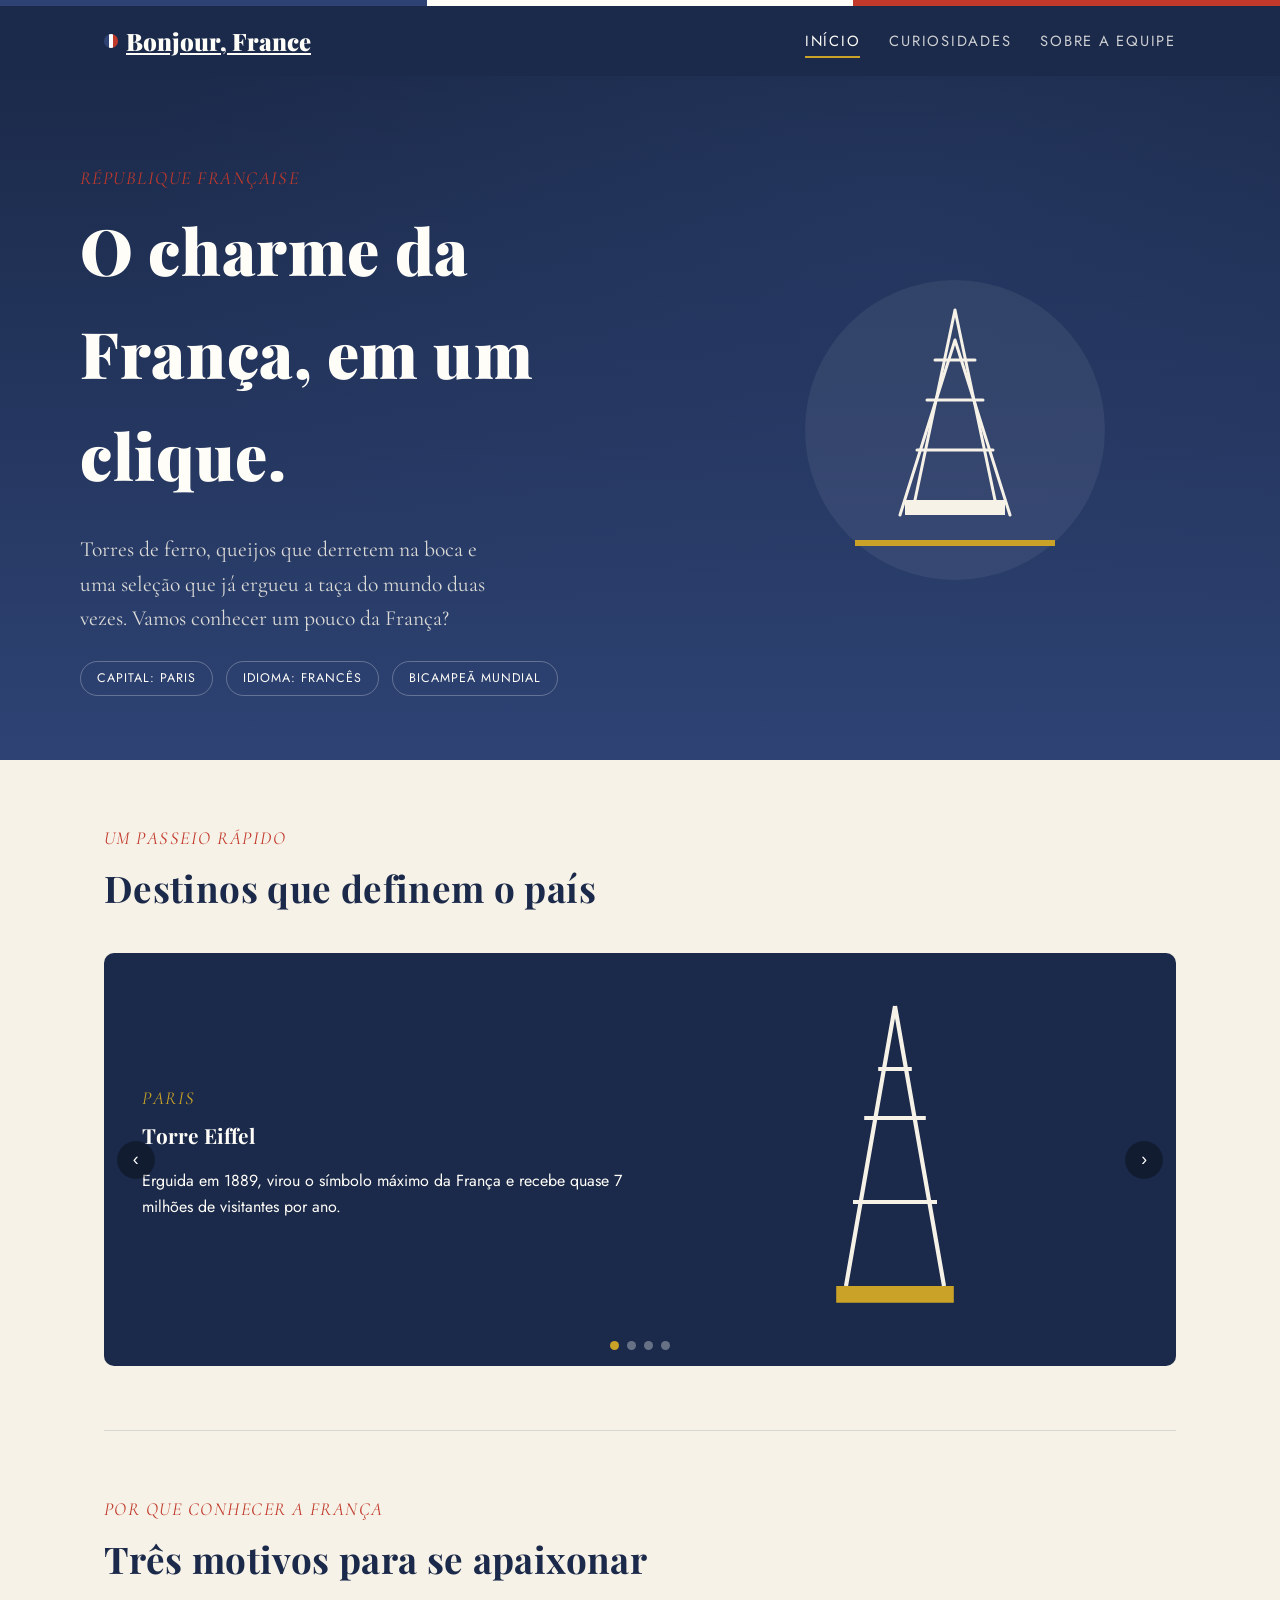
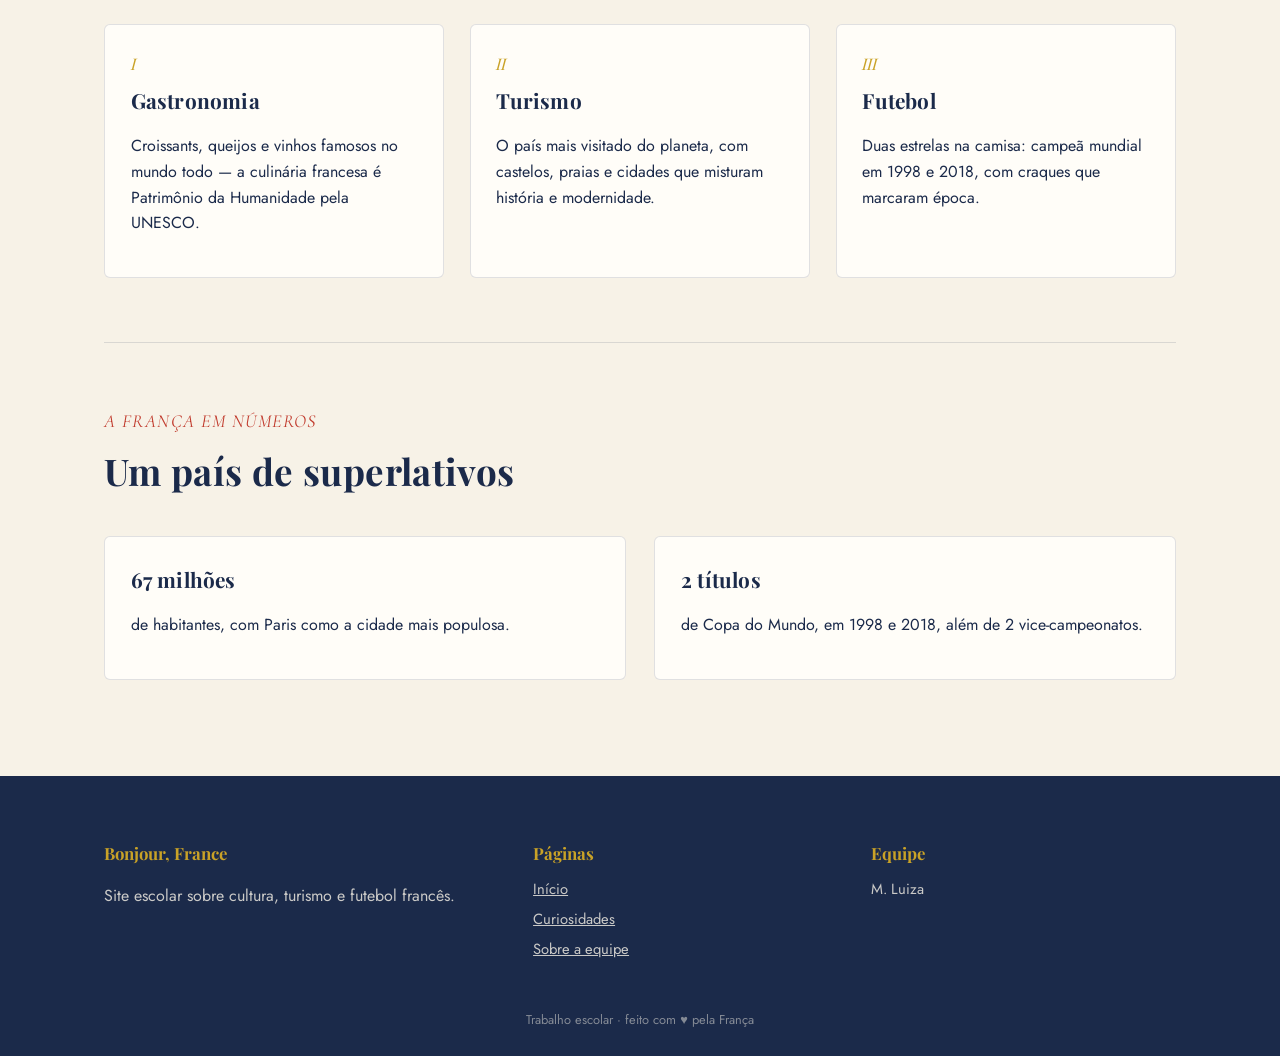
==== index.html @ d0566651 "Add files via upload" ====
<!DOCTYPE html>
<html lang="pt-BR">
<head>
<meta charset="UTF-8">
<meta name="viewport" content="width=device-width, initial-scale=1.0">
<title>Bonjour France | Início</title>
<link rel="stylesheet" href="style.css">
</head>
<body>

<div class="tricolore"><span class="b"></span><span class="w"></span><span class="r"></span></div>

<header class="site-header">
  <div class="header-inner">
    <a href="index.html" class="brand"><span class="flag-dot"></span> Bonjour, France</a>
    <button class="nav-toggle" aria-label="Abrir menu">☰</button>
    <nav class="main-nav">
      <ul>
        <li><a href="index.html" class="active">Início</a></li>
        <li><a href="curiosidades.html">Curiosidades</a></li>
        <li><a href="sobre.html">Sobre a equipe</a></li>
      </ul>
    </nav>
  </div>
</header>

<section class="hero">
  <div class="hero-inner">
    <div>
      <span class="eyebrow">République Française</span>
      <h1>O charme da<br>França, em um clique.</h1>
      <p class="lead">Torres de ferro, queijos que derretem na boca e uma seleção que já ergueu a taça do mundo duas vezes. Vamos conhecer um pouco da França?</p>
      <div class="badges">
        <span class="badge">Capital: Paris</span>
        <span class="badge">Idioma: Francês</span>
        <span class="badge">Bicampeã mundial</span>
      </div>
    </div>
    <div class="hero-art">
      <svg width="320" height="320" viewBox="0 0 320 320" xmlns="http://www.w3.org/2000/svg">
        <circle cx="160" cy="160" r="150" fill="#ffffff10"/>
        <g stroke="#F7F2E7" stroke-width="3" fill="none" stroke-linejoin="round" stroke-linecap="round">
          <path d="M160 40 L120 230 M160 40 L200 230"/>
          <path d="M132 130 L188 130"/>
          <path d="M122 180 L198 180"/>
          <path d="M110 230 L210 230 L210 245 L110 245 Z" fill="#F7F2E7" stroke="none"/>
          <path d="M140 90 L180 90"/>
          <path d="M105 245 L160 70 L215 245" />
        </g>
        <rect x="60" y="270" width="200" height="6" fill="#C9A227"/>
      </svg>
    </div>
  </div>
</section>

<main>

  <section class="section" id="destinos">
    <div class="section-head">
      <span class="eyebrow">Um passeio rápido</span>
      <h2>Destinos que definem o país</h2>
    </div>

    <div class="carousel">
      <button class="carousel-arrow prev" aria-label="Anterior">‹</button>
      <button class="carousel-arrow next" aria-label="Próximo">›</button>
      <div class="carousel-track">

        <div class="slide">
          <div class="slide-text">
            <span class="eyebrow">Paris</span>
            <h3>Torre Eiffel</h3>
            <p>Erguida em 1889, virou o símbolo máximo da França e recebe quase 7 milhões de visitantes por ano.</p>
          </div>
          <div class="art">
            <svg viewBox="0 0 200 240" xmlns="http://www.w3.org/2000/svg">
              <g stroke="#F7F2E7" stroke-width="3" fill="none" stroke-linejoin="round">
                <path d="M100 10 L65 210 M100 10 L135 210"/>
                <path d="M78 90 L122 90"/>
                <path d="M70 150 L130 150"/>
                <path d="M58 210 L142 210 L142 222 L58 222 Z" fill="#C9A227" stroke="none"/>
                <path d="M88 55 L112 55"/>
              </g>
            </svg>
          </div>
        </div>

        <div class="slide">
          <div class="slide-text">
            <span class="eyebrow">Paris</span>
            <h3>Museu do Louvre</h3>
            <p>A famosa pirâmide de vidro guarda a entrada do maior museu de arte do mundo, lar da Mona Lisa.</p>
          </div>
          <div class="art">
            <svg viewBox="0 0 200 160" xmlns="http://www.w3.org/2000/svg">
              <polygon points="100,30 170,140 30,140" fill="none" stroke="#F7F2E7" stroke-width="3"/>
              <polygon points="100,30 100,140" fill="none" stroke="#F7F2E7" stroke-width="2"/>
              <polygon points="65,85 135,85" fill="none" stroke="#F7F2E7" stroke-width="2"/>
              <rect x="20" y="140" width="160" height="8" fill="#C9A227"/>
            </svg>
          </div>
        </div>

        <div class="slide">
          <div class="slide-text">
            <span class="eyebrow">Normandia</span>
            <h3>Mont Saint-Michel</h3>
            <p>Uma ilha-abadia medieval cercada pelo mar, considerada uma das paisagens mais incríveis da Europa.</p>
          </div>
          <div class="art">
            <svg viewBox="0 0 200 160" xmlns="http://www.w3.org/2000/svg">
              <path d="M30 140 Q100 120 170 140 L170 150 L30 150 Z" fill="#2E4374"/>
              <path d="M70 140 L100 60 L130 140 Z" fill="none" stroke="#F7F2E7" stroke-width="3"/>
              <path d="M95 60 L100 40 L105 60" fill="none" stroke="#C9A227" stroke-width="2"/>
              <path d="M80 140 L100 95 L120 140" fill="none" stroke="#F7F2E7" stroke-width="2"/>
            </svg>
          </div>
        </div>

        <div class="slide">
          <div class="slide-text">
            <span class="eyebrow">Île-de-France</span>
            <h3>Palácio de Versalhes</h3>
            <p>Antiga residência real com jardins gigantescos e a deslumbrante Galeria dos Espelhos.</p>
          </div>
          <div class="art">
            <svg viewBox="0 0 200 160" xmlns="http://www.w3.org/2000/svg">
              <rect x="40" y="80" width="120" height="60" fill="none" stroke="#F7F2E7" stroke-width="3"/>
              <rect x="55" y="95" width="14" height="30" fill="none" stroke="#F7F2E7" stroke-width="2"/>
              <rect x="93" y="95" width="14" height="30" fill="none" stroke="#F7F2E7" stroke-width="2"/>
              <rect x="131" y="95" width="14" height="30" fill="none" stroke="#F7F2E7" stroke-width="2"/>
              <polygon points="40,80 100,55 160,80" fill="none" stroke="#C9A227" stroke-width="3"/>
            </svg>
          </div>
        </div>

      </div>
      <div class="carousel-controls"></div>
    </div>
  </section>

  <section class="section" id="visao">
    <div class="section-head">
      <span class="eyebrow">Por que conhecer a França</span>
      <h2>Três motivos para se apaixonar</h2>
    </div>
    <div class="grid-3">
      <div class="card">
        <span class="num">I</span>
        <h3>Gastronomia</h3>
        <p>Croissants, queijos e vinhos famosos no mundo todo — a culinária francesa é Patrimônio da Humanidade pela UNESCO.</p>
      </div>
      <div class="card">
        <span class="num">II</span>
        <h3>Turismo</h3>
        <p>O país mais visitado do planeta, com castelos, praias e cidades que misturam história e modernidade.</p>
      </div>
      <div class="card">
        <span class="num">III</span>
        <h3>Futebol</h3>
        <p>Duas estrelas na camisa: campeã mundial em 1998 e 2018, com craques que marcaram época.</p>
      </div>
    </div>
  </section>

  <section class="section" id="numeros">
    <div class="section-head">
      <span class="eyebrow">A França em números</span>
      <h2>Um país de superlativos</h2>
    </div>
    <div class="grid-2">
      <div class="card">
        <h3>67 milhões</h3>
        <p>de habitantes, com Paris como a cidade mais populosa.</p>
      </div>
      <div class="card">
        <h3>2 títulos</h3>
        <p>de Copa do Mundo, em 1998 e 2018, além de 2 vice-campeonatos.</p>
      </div>
    </div>
  </section>

</main>

<footer class="site-footer">
  <div class="footer-inner">
    <div>
      <h4>Bonjour, France</h4>
      <p>Site escolar sobre cultura, turismo e futebol francês.</p>
    </div>
    <div>
      <h4>Páginas</h4>
      <ul>
        <li><a href="index.html">Início</a></li>
        <li><a href="curiosidades.html">Curiosidades</a></li>
        <li><a href="sobre.html">Sobre a equipe</a></li>
      </ul>
    </div>
    <div>
      <h4>Equipe</h4>
      <ul><li>M. Luiza</li></ul>
    </div>
  </div>
  <div class="footer-bottom">Trabalho escolar · feito com ♥ pela França</div>
</footer>

<script src="script.js"></script>
</body>
</html>
---- style.css ----
@import url('https://fonts.googleapis.com/css2?family=Playfair+Display:ital,wght@0,500;0,700;0,900;1,500&family=Cormorant+Garamond:ital,wght@0,400;0,600;1,500&family=Jost:wght@300;400;500;600&display=swap');

:root{
  --cream:#F7F2E7;
  --paper:#FFFDF8;
  --ink:#1B2A4A;
  --bleu:#2E4374;
  --rouge:#C0392B;
  --or:#C9A227;
  --line:#1B2A4A22;
  --maxw:1120px;
}

*{box-sizing:border-box;}
html{scroll-behavior:smooth;}
body{
  margin:0;
  background:var(--cream);
  color:var(--ink);
  font-family:'Jost', sans-serif;
  font-weight:400;
  line-height:1.6;
}

h1,h2,h3,.display{
  font-family:'Playfair Display', serif;
  margin:0 0 .4em;
  letter-spacing:.01em;
}

h1{font-size:clamp(2.4rem,5vw,4rem); font-weight:900;}
h2{font-size:clamp(1.6rem,3vw,2.3rem); font-weight:700;}
h3{font-size:1.3rem; font-weight:700;}

.eyebrow{
  font-family:'Cormorant Garamond', serif;
  font-style:italic;
  font-size:1.15rem;
  color:var(--rouge);
  letter-spacing:.08em;
  text-transform:uppercase;
  display:block;
  margin-bottom:.3em;
}

a{color:inherit;}

/* ===== Tricolore bar ===== */
.tricolore{height:6px; display:flex; width:100%;}
.tricolore span{flex:1;}
.tricolore .b{background:var(--bleu);}
.tricolore .w{background:var(--paper);}
.tricolore .r{background:var(--rouge);}

/* ===== Header / Nav ===== */
header.site-header{
  background:var(--ink);
  color:var(--paper);
  position:sticky;
  top:0;
  z-index:50;
}
.header-inner{
  max-width:var(--maxw);
  margin:0 auto;
  display:flex;
  align-items:center;
  justify-content:space-between;
  padding:1rem 1.5rem;
}
.brand{
  font-family:'Playfair Display', serif;
  font-weight:900;
  font-size:1.5rem;
  display:flex;
  align-items:center;
  gap:.5rem;
  white-space:nowrap;
}
.brand .flag-dot{width:14px;height:14px;border-radius:50%;background:linear-gradient(90deg,var(--bleu) 33%,#fff 33%,#fff 66%,var(--rouge) 66%); flex:none;}

nav.main-nav ul{
  list-style:none;
  display:flex;
  gap:1.8rem;
  margin:0;
  padding:0;
}
nav.main-nav a{
  text-decoration:none;
  font-family:'Jost',sans-serif;
  font-size:.92rem;
  letter-spacing:.12em;
  text-transform:uppercase;
  color:var(--paper);
  opacity:.78;
  position:relative;
  padding-bottom:4px;
  transition:opacity .2s;
}
nav.main-nav a:hover{opacity:1;}
nav.main-nav a.active{opacity:1;}
nav.main-nav a.active::after{
  content:"";
  position:absolute; left:0; right:0; bottom:-2px;
  height:2px; background:var(--or);
}
.nav-toggle{display:none;}

/* ===== Hero ===== */
.hero{
  position:relative;
  overflow:hidden;
  background:
    radial-gradient(ellipse at 70% 20%, #2E437455, transparent 60%),
    linear-gradient(180deg, var(--ink) 0%, var(--bleu) 100%);
  color:var(--paper);
  padding:5.5rem 1.5rem 4rem;
}
.hero-inner{
  max-width:var(--maxw);
  margin:0 auto;
  display:grid;
  grid-template-columns:1.1fr .9fr;
  gap:2rem;
  align-items:center;
}
.hero p.lead{
  font-family:'Cormorant Garamond', serif;
  font-size:1.35rem;
  max-width:42ch;
  color:#F7F2E7dd;
}
.hero .badges{display:flex; gap:.8rem; margin-top:1.6rem; flex-wrap:wrap;}
.badge{
  border:1px solid #ffffff44;
  border-radius:999px;
  padding:.4rem 1rem;
  font-size:.78rem;
  letter-spacing:.08em;
  text-transform:uppercase;
}
.hero-art{display:flex; justify-content:center;}

/* ===== Layout ===== */
main{max-width:var(--maxw); margin:0 auto; padding:0 1.5rem;}
.section{padding:4rem 0; border-bottom:1px solid var(--line);}
.section:last-of-type{border-bottom:none;}
.section-head{max-width:60ch; margin-bottom:2.2rem;}

.grid-3{display:grid; grid-template-columns:repeat(3,1fr); gap:1.6rem;}
.grid-2{display:grid; grid-template-columns:1fr 1fr; gap:1.8rem;}

.card{
  background:var(--paper);
  border:1px solid var(--line);
  border-radius:6px;
  padding:1.6rem;
  position:relative;
}
.card .num{
  font-family:'Playfair Display',serif;
  font-style:italic;
  color:var(--or);
  font-size:1rem;
  margin-bottom:.5rem;
  display:block;
}

/* ===== Carousel ===== */
.carousel{
  position:relative;
  background:var(--ink);
  border-radius:10px;
  overflow:hidden;
  color:var(--paper);
}
.carousel-track{
  display:flex;
  transition:transform .55s cubic-bezier(.65,0,.35,1);
}
.slide{
  min-width:100%;
  display:grid;
  grid-template-columns:1fr 1fr;
  align-items:center;
  gap:1.5rem;
  padding:2.4rem 2.4rem;
}
.slide .art{display:flex; justify-content:center;}
.slide svg{width:100%; max-width:280px; height:auto;}
.slide-text .eyebrow{color:var(--or);}
.carousel-controls{
  position:absolute; bottom:1rem; left:0; right:0;
  display:flex; justify-content:center; gap:.5rem;
}
.dot{
  width:9px; height:9px; border-radius:50%;
  background:#ffffff55; border:none; cursor:pointer; padding:0;
}
.dot.active{background:var(--or);}
.carousel-arrow{
  position:absolute; top:50%; transform:translateY(-50%);
  background:#00000055; color:#fff; border:none;
  width:38px; height:38px; border-radius:50%;
  cursor:pointer; font-size:1.1rem; z-index:5;
}
.carousel-arrow.prev{left:.8rem;}
.carousel-arrow.next{right:.8rem;}

/* ===== Footer ===== */
footer.site-footer{
  background:var(--ink);
  color:#F7F2E7cc;
  margin-top:2rem;
}
.footer-inner{
  max-width:var(--maxw);
  margin:0 auto;
  padding:2.6rem 1.5rem 1.6rem;
  display:grid;
  grid-template-columns:1.3fr 1fr 1fr;
  gap:2rem;
}
.footer-inner h4{
  font-family:'Playfair Display',serif;
  font-size:1.05rem;
  color:var(--or);
  margin-bottom:.7rem;
}
.footer-inner ul{list-style:none; padding:0; margin:0;}
.footer-inner li{margin-bottom:.4rem; font-size:.92rem;}
.footer-bottom{
  text-align:center;
  font-size:.8rem;
  padding:1rem 0 1.6rem;
  opacity:.6;
}

/* ===== Misc components ===== */
.tag{
  display:inline-block;
  background:var(--bleu);
  color:#fff;
  font-size:.72rem;
  letter-spacing:.08em;
  text-transform:uppercase;
  padding:.25rem .6rem;
  border-radius:999px;
  margin:0 .3rem .3rem 0;
}
.tag.rouge{background:var(--rouge);}
.tag.or{background:var(--or); color:var(--ink);}

.player-row{
  display:grid;
  grid-template-columns:repeat(4,1fr);
  gap:1.2rem;
}
.player{
  background:var(--paper);
  border:1px solid var(--line);
  border-radius:8px;
  padding:1.2rem 1rem;
  text-align:center;
}
.player .shirt{
  width:54px; height:54px; margin:0 auto .6rem;
  border-radius:50%;
  background:linear-gradient(135deg,var(--bleu),var(--rouge));
  color:#fff; display:flex; align-items:center; justify-content:center;
  font-family:'Playfair Display',serif; font-weight:900; font-size:1.2rem;
}
.player h3{font-size:1rem; margin-bottom:.1rem;}
.player span{font-size:.78rem; opacity:.65; font-style:italic;}

/* team page */
.profile-hero{
  display:grid;
  grid-template-columns:260px 1fr;
  gap:2.2rem;
  align-items:center;
  padding:3rem 0;
}
.profile-photo{
  width:100%;
  aspect-ratio:1/1;
  border-radius:14px;
  object-fit:cover;
  border:6px solid var(--paper);
  box-shadow:0 14px 30px -10px #1b2a4a55;
  outline:3px solid var(--or);
  outline-offset:6px;
}
.team-card{
  display:grid;
  grid-template-columns:140px 1fr;
  gap:1.4rem;
  align-items:center;
  background:var(--paper);
  border:1px solid var(--line);
  border-radius:10px;
  padding:1.4rem;
}
.team-card img{
  width:100%; aspect-ratio:1/1; object-fit:cover; border-radius:10px;
}

.gallery-strip{
  display:flex; gap:1rem; overflow-x:auto; padding-bottom:.6rem;
}
.gallery-strip img{
  width:120px; height:120px; object-fit:cover;
  border-radius:8px; flex:none;
  border:2px solid var(--or);
}

@media (max-width:880px){
  .grid-3, .player-row{grid-template-columns:1fr 1fr;}
  .grid-2{grid-template-columns:1fr;}
  .hero-inner{grid-template-columns:1fr;}
  .footer-inner{grid-template-columns:1fr;}
  .profile-hero{grid-template-columns:1fr; text-align:center;}
  .profile-photo{max-width:240px; margin:0 auto;}
}

@media (max-width:640px){
  .grid-3, .player-row{grid-template-columns:1fr;}
  nav.main-nav ul{
    position:fixed; top:64px; left:0; right:0;
    flex-direction:column;
    background:var(--ink);
    padding:1rem 1.5rem;
    gap:1rem;
    display:none;
  }
  nav.main-nav ul.open{display:flex;}
  .nav-toggle{
    display:block;
    background:none; border:none; color:#fff;
    font-size:1.4rem; cursor:pointer;
  }
  .slide{grid-template-columns:1fr; text-align:center;}
  .team-card{grid-template-columns:1fr; text-align:center;}
}

@media (prefers-reduced-motion: reduce){
  *{transition:none !important;}
}
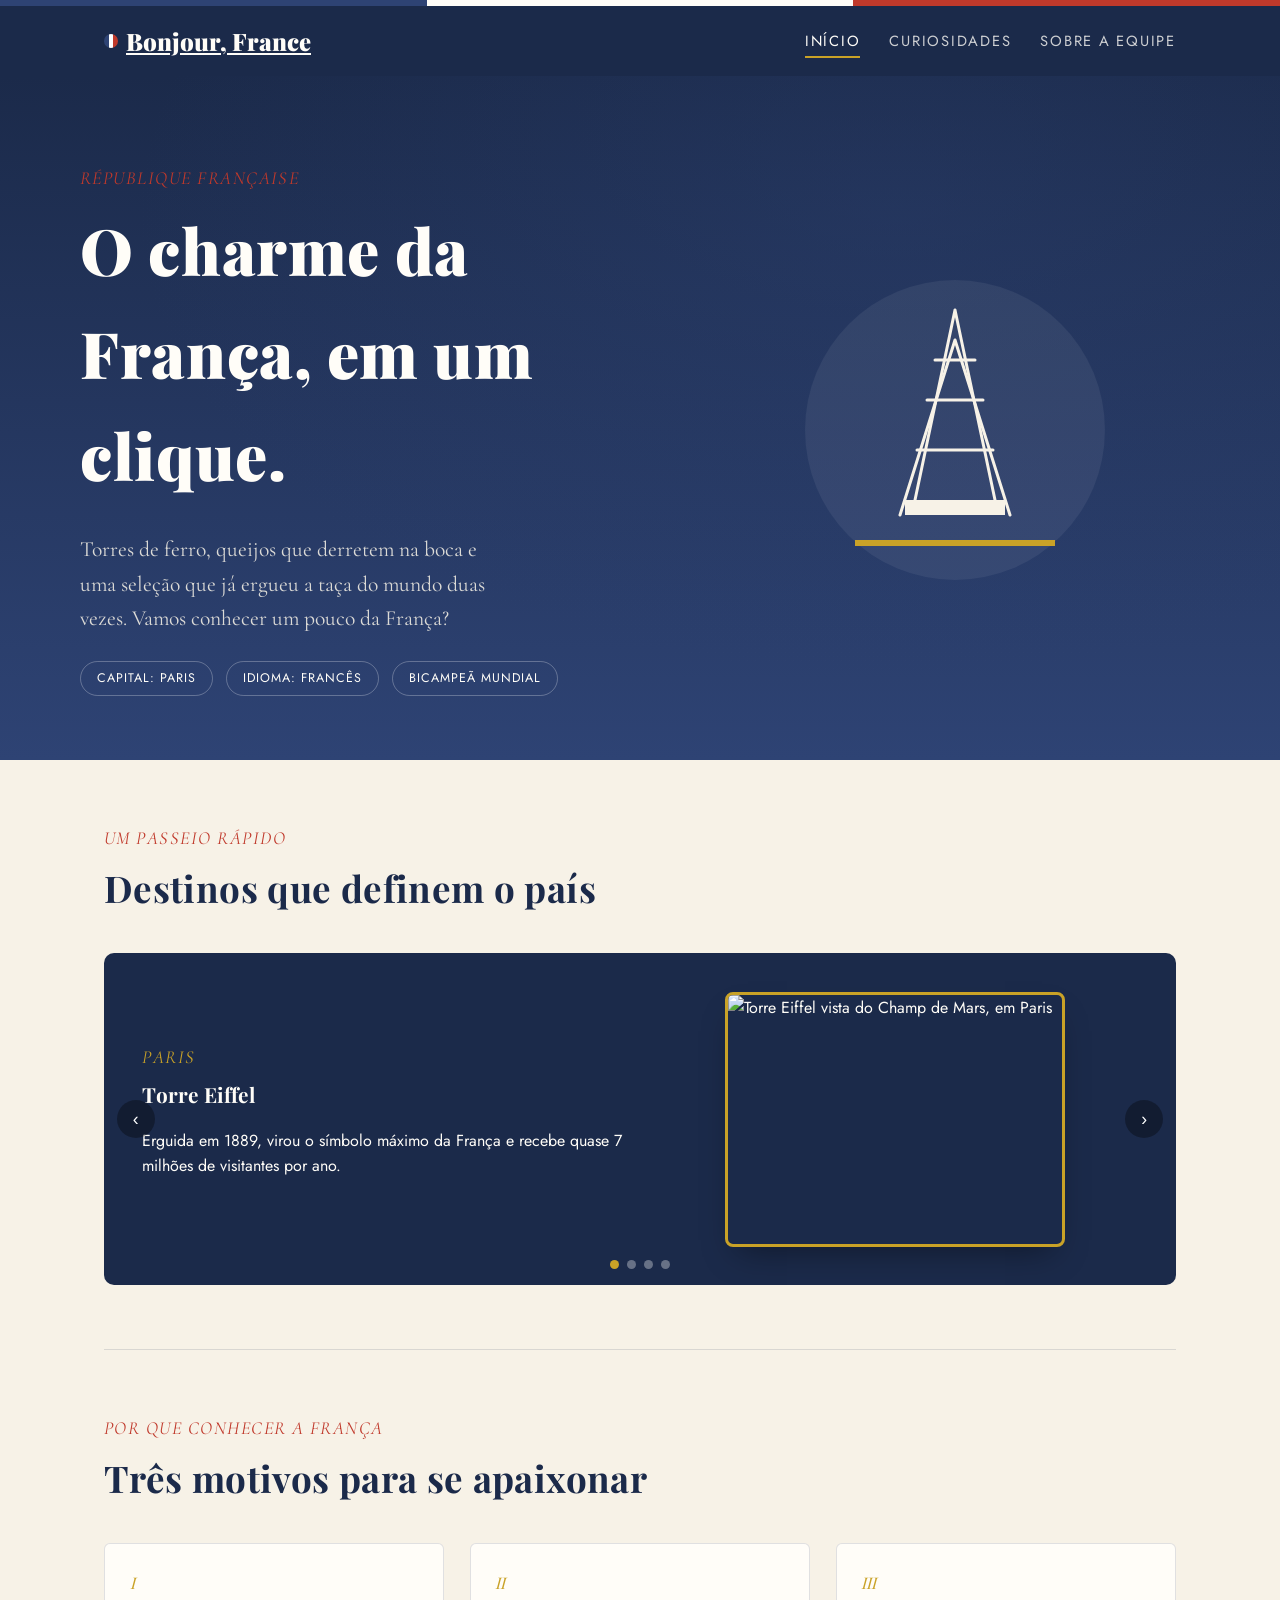
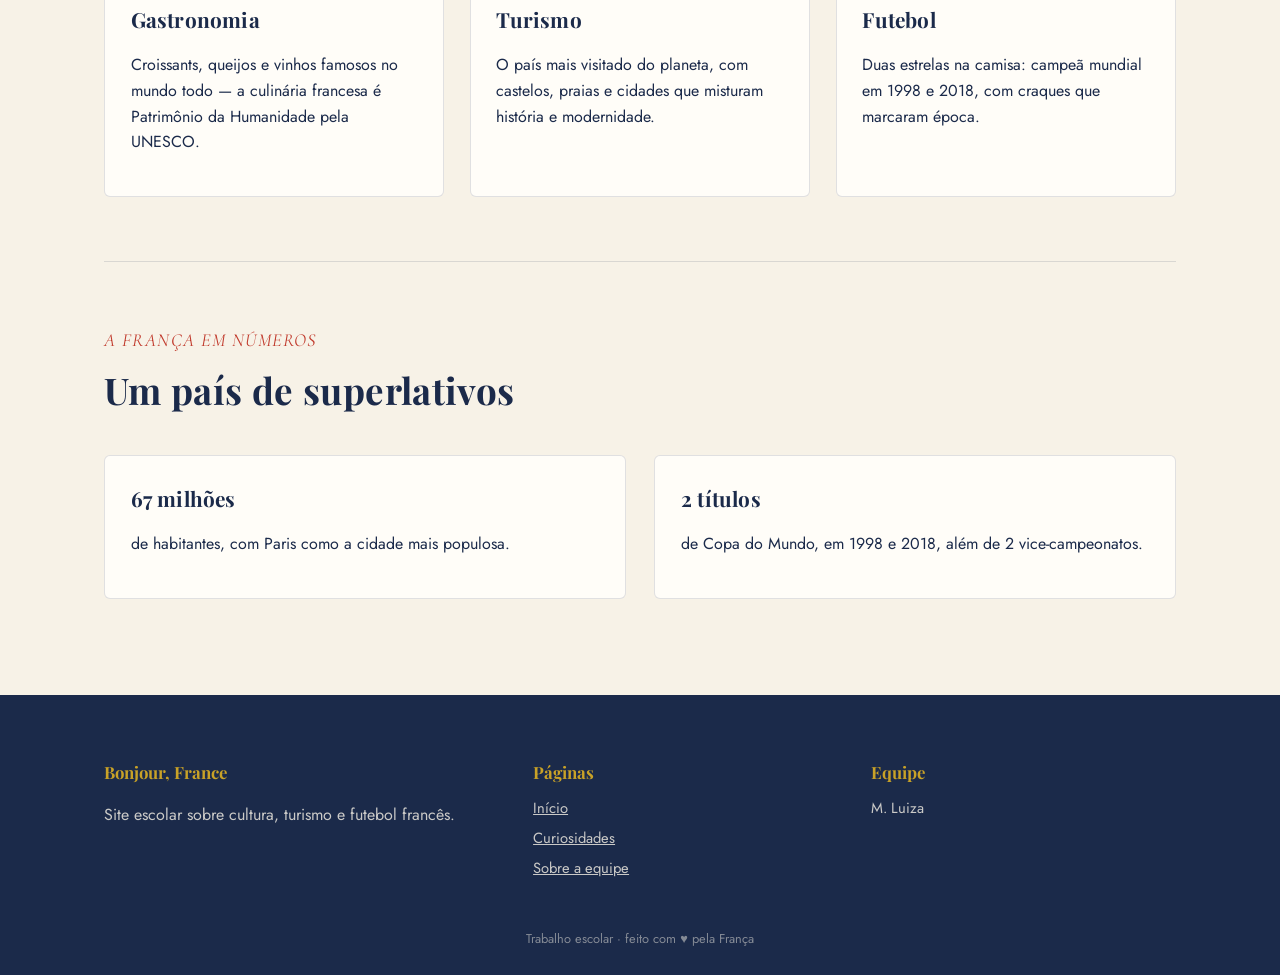
==== commit d7d89856: "Add files via upload" ====
--- a/index.html
+++ b/index.html
@@ -73,15 +73,7 @@
             <p>Erguida em 1889, virou o símbolo máximo da França e recebe quase 7 milhões de visitantes por ano.</p>
           </div>
           <div class="art">
-            <svg viewBox="0 0 200 240" xmlns="http://www.w3.org/2000/svg">
-              <g stroke="#F7F2E7" stroke-width="3" fill="none" stroke-linejoin="round">
-                <path d="M100 10 L65 210 M100 10 L135 210"/>
-                <path d="M78 90 L122 90"/>
-                <path d="M70 150 L130 150"/>
-                <path d="M58 210 L142 210 L142 222 L58 222 Z" fill="#C9A227" stroke="none"/>
-                <path d="M88 55 L112 55"/>
-              </g>
-            </svg>
+            <img src="https://commons.wikimedia.org/wiki/Special:FilePath/Tour%20Eiffel%20Wikimedia%20Commons.jpg?width=700" alt="Torre Eiffel vista do Champ de Mars, em Paris" loading="lazy">
           </div>
         </div>
 
@@ -92,12 +84,7 @@
             <p>A famosa pirâmide de vidro guarda a entrada do maior museu de arte do mundo, lar da Mona Lisa.</p>
           </div>
           <div class="art">
-            <svg viewBox="0 0 200 160" xmlns="http://www.w3.org/2000/svg">
-              <polygon points="100,30 170,140 30,140" fill="none" stroke="#F7F2E7" stroke-width="3"/>
-              <polygon points="100,30 100,140" fill="none" stroke="#F7F2E7" stroke-width="2"/>
-              <polygon points="65,85 135,85" fill="none" stroke="#F7F2E7" stroke-width="2"/>
-              <rect x="20" y="140" width="160" height="8" fill="#C9A227"/>
-            </svg>
+            <img src="https://commons.wikimedia.org/wiki/Special:FilePath/Louvre%20Museum%20Wikimedia%20Commons.jpg?width=700" alt="Pirâmide de vidro do Museu do Louvre, em Paris" loading="lazy">
           </div>
         </div>
 
@@ -108,12 +95,7 @@
             <p>Uma ilha-abadia medieval cercada pelo mar, considerada uma das paisagens mais incríveis da Europa.</p>
           </div>
           <div class="art">
-            <svg viewBox="0 0 200 160" xmlns="http://www.w3.org/2000/svg">
-              <path d="M30 140 Q100 120 170 140 L170 150 L30 150 Z" fill="#2E4374"/>
-              <path d="M70 140 L100 60 L130 140 Z" fill="none" stroke="#F7F2E7" stroke-width="3"/>
-              <path d="M95 60 L100 40 L105 60" fill="none" stroke="#C9A227" stroke-width="2"/>
-              <path d="M80 140 L100 95 L120 140" fill="none" stroke="#F7F2E7" stroke-width="2"/>
-            </svg>
+            <img src="https://commons.wikimedia.org/wiki/Special:FilePath/MONT-SAINT%20MICHEL.JPG?width=700" alt="Ilha-abadia de Mont Saint-Michel, na Normandia" loading="lazy">
           </div>
         </div>
 
@@ -124,13 +106,7 @@
             <p>Antiga residência real com jardins gigantescos e a deslumbrante Galeria dos Espelhos.</p>
           </div>
           <div class="art">
-            <svg viewBox="0 0 200 160" xmlns="http://www.w3.org/2000/svg">
-              <rect x="40" y="80" width="120" height="60" fill="none" stroke="#F7F2E7" stroke-width="3"/>
-              <rect x="55" y="95" width="14" height="30" fill="none" stroke="#F7F2E7" stroke-width="2"/>
-              <rect x="93" y="95" width="14" height="30" fill="none" stroke="#F7F2E7" stroke-width="2"/>
-              <rect x="131" y="95" width="14" height="30" fill="none" stroke="#F7F2E7" stroke-width="2"/>
-              <polygon points="40,80 100,55 160,80" fill="none" stroke="#C9A227" stroke-width="3"/>
-            </svg>
+            <img src="https://commons.wikimedia.org/wiki/Special:FilePath/Chateau%20Versailles%20Galerie%20des%20Glaces.jpg?width=700" alt="Galeria dos Espelhos do Palácio de Versalhes" loading="lazy">
           </div>
         </div>
 
--- a/style.css
+++ b/style.css
@@ -189,6 +189,15 @@
 }
 .slide .art{display:flex; justify-content:center;}
 .slide svg{width:100%; max-width:280px; height:auto;}
+.slide .art img{
+  width:100%;
+  max-width:340px;
+  aspect-ratio:4/3;
+  object-fit:cover;
+  border-radius:8px;
+  border:3px solid #C9A227;
+  box-shadow:0 16px 32px -12px #00000066;
+}
 .slide-text .eyebrow{color:var(--or);}
 .carousel-controls{
   position:absolute; bottom:1rem; left:0; right:0;
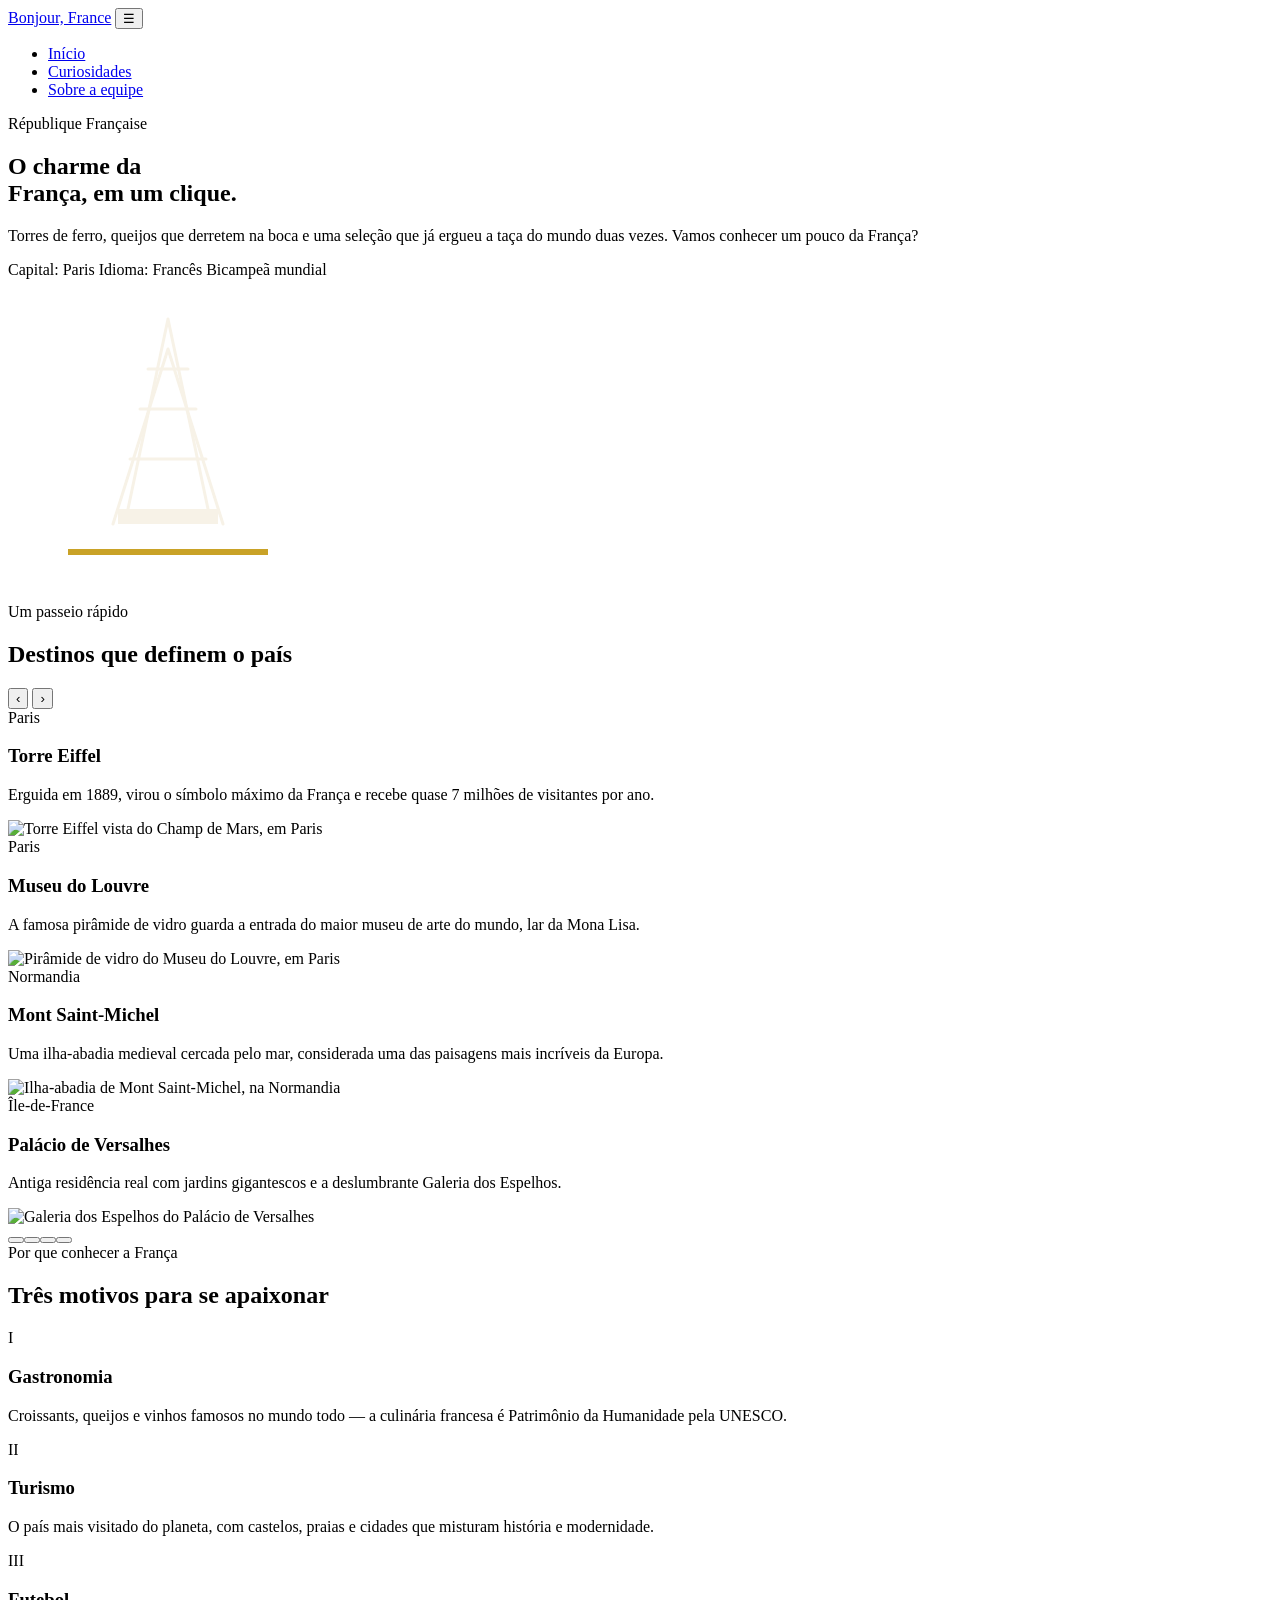
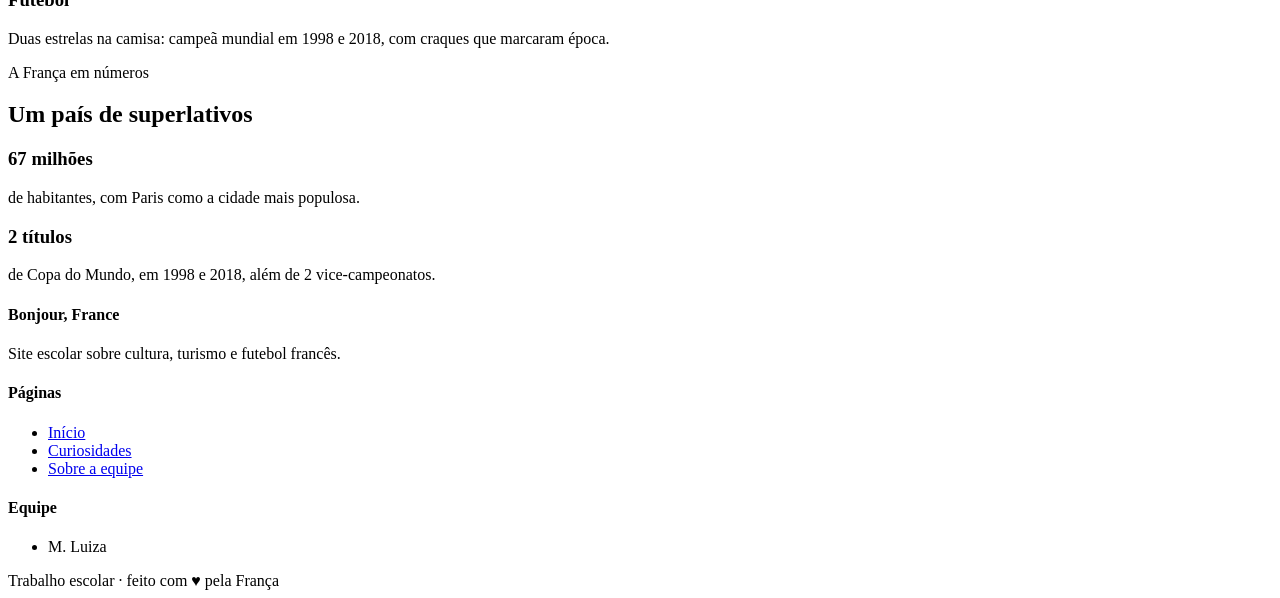
==== commit a5bc8af8: "Add files via upload" ====
--- a/index.html
+++ b/index.html
@@ -73,7 +73,7 @@
             <p>Erguida em 1889, virou o símbolo máximo da França e recebe quase 7 milhões de visitantes por ano.</p>
           </div>
           <div class="art">
-            <img src="https://commons.wikimedia.org/wiki/Special:FilePath/Tour%20Eiffel%20Wikimedia%20Commons.jpg?width=700" alt="Torre Eiffel vista do Champ de Mars, em Paris" loading="lazy">
+            <img src="imagem/torre-eiffel.jpg" alt="Torre Eiffel vista do Champ de Mars, em Paris" loading="lazy">
           </div>
         </div>
 
@@ -84,7 +84,7 @@
             <p>A famosa pirâmide de vidro guarda a entrada do maior museu de arte do mundo, lar da Mona Lisa.</p>
           </div>
           <div class="art">
-            <img src="https://commons.wikimedia.org/wiki/Special:FilePath/Louvre%20Museum%20Wikimedia%20Commons.jpg?width=700" alt="Pirâmide de vidro do Museu do Louvre, em Paris" loading="lazy">
+            <img src="imagem/louvre.jpg" alt="Pirâmide de vidro do Museu do Louvre, em Paris" loading="lazy">
           </div>
         </div>
 
@@ -95,7 +95,7 @@
             <p>Uma ilha-abadia medieval cercada pelo mar, considerada uma das paisagens mais incríveis da Europa.</p>
           </div>
           <div class="art">
-            <img src="https://commons.wikimedia.org/wiki/Special:FilePath/MONT-SAINT%20MICHEL.JPG?width=700" alt="Ilha-abadia de Mont Saint-Michel, na Normandia" loading="lazy">
+            <img src="imagem/mont-saint-michel.jpg" alt="Ilha-abadia de Mont Saint-Michel, na Normandia" loading="lazy">
           </div>
         </div>
 
@@ -106,7 +106,7 @@
             <p>Antiga residência real com jardins gigantescos e a deslumbrante Galeria dos Espelhos.</p>
           </div>
           <div class="art">
-            <img src="https://commons.wikimedia.org/wiki/Special:FilePath/Chateau%20Versailles%20Galerie%20des%20Glaces.jpg?width=700" alt="Galeria dos Espelhos do Palácio de Versalhes" loading="lazy">
+            <img src="imagem/versalhes.jpg" alt="Galeria dos Espelhos do Palácio de Versalhes" loading="lazy">
           </div>
         </div>
 
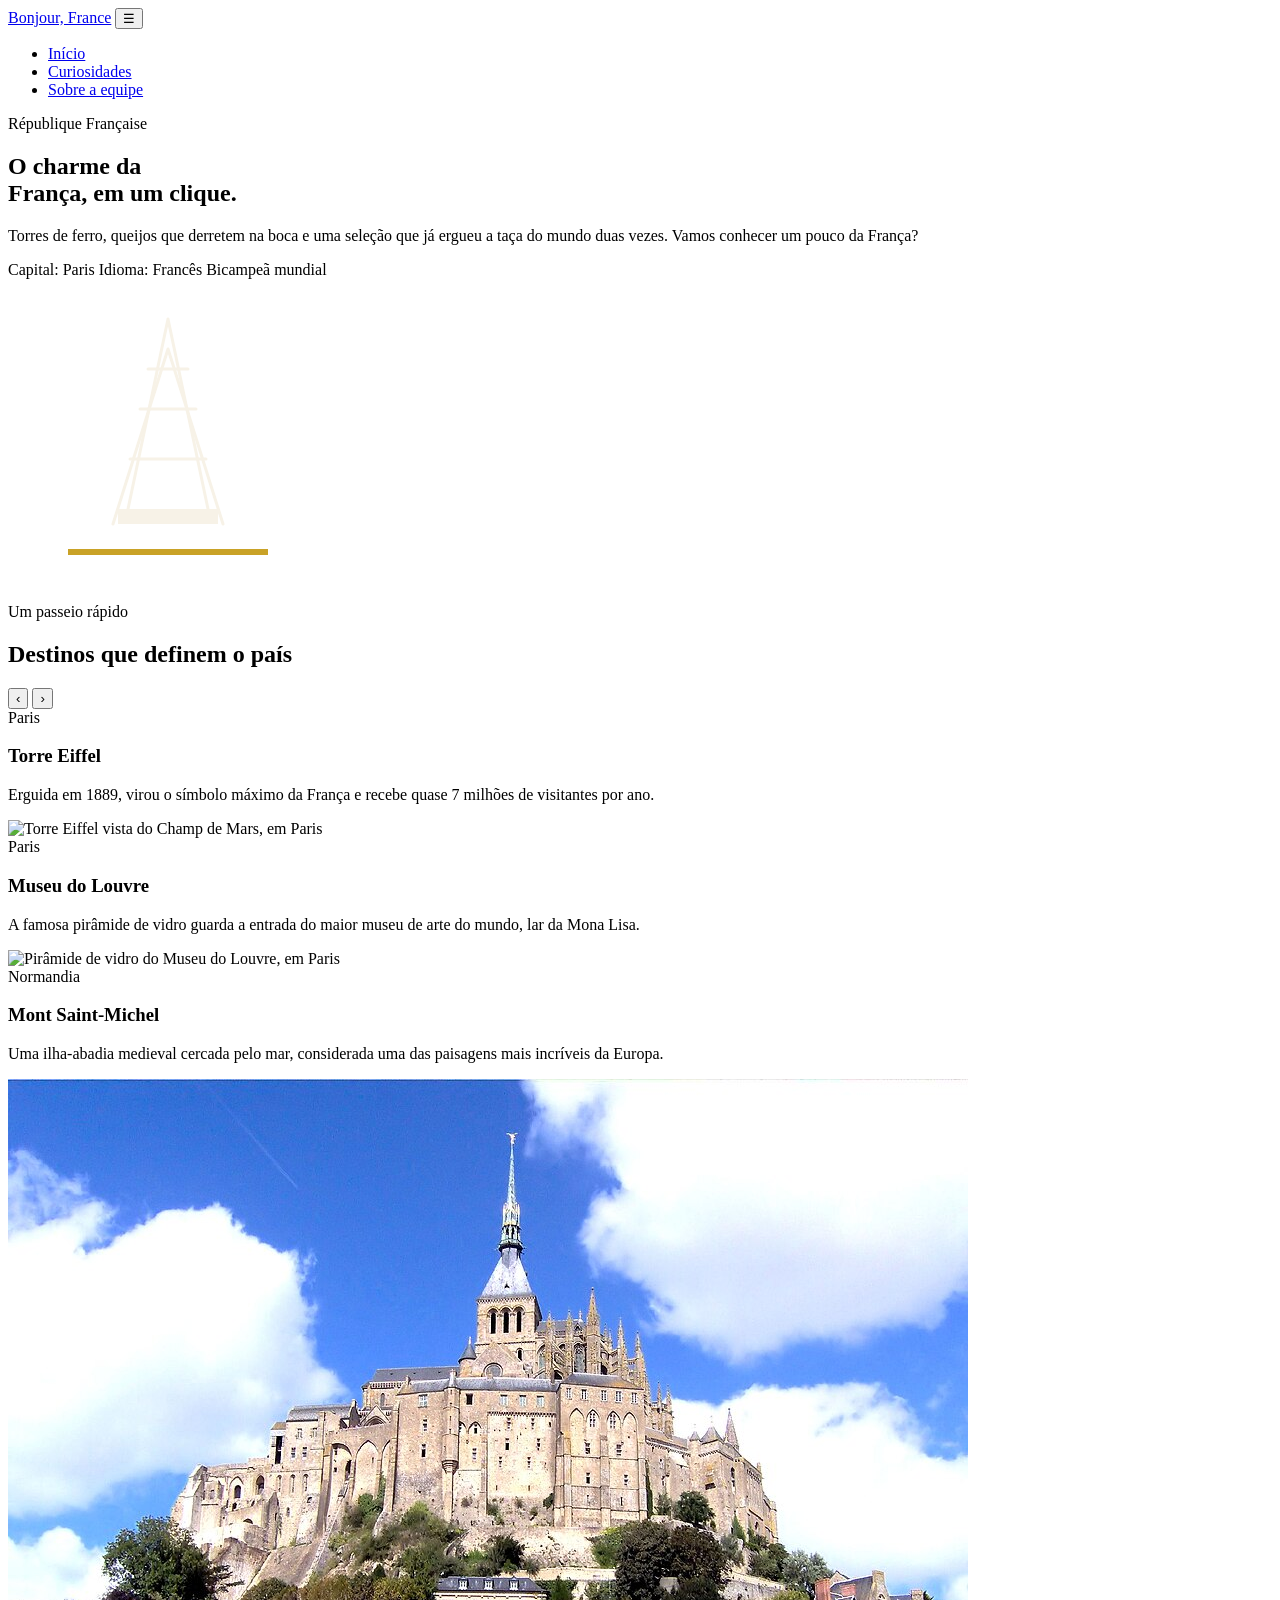
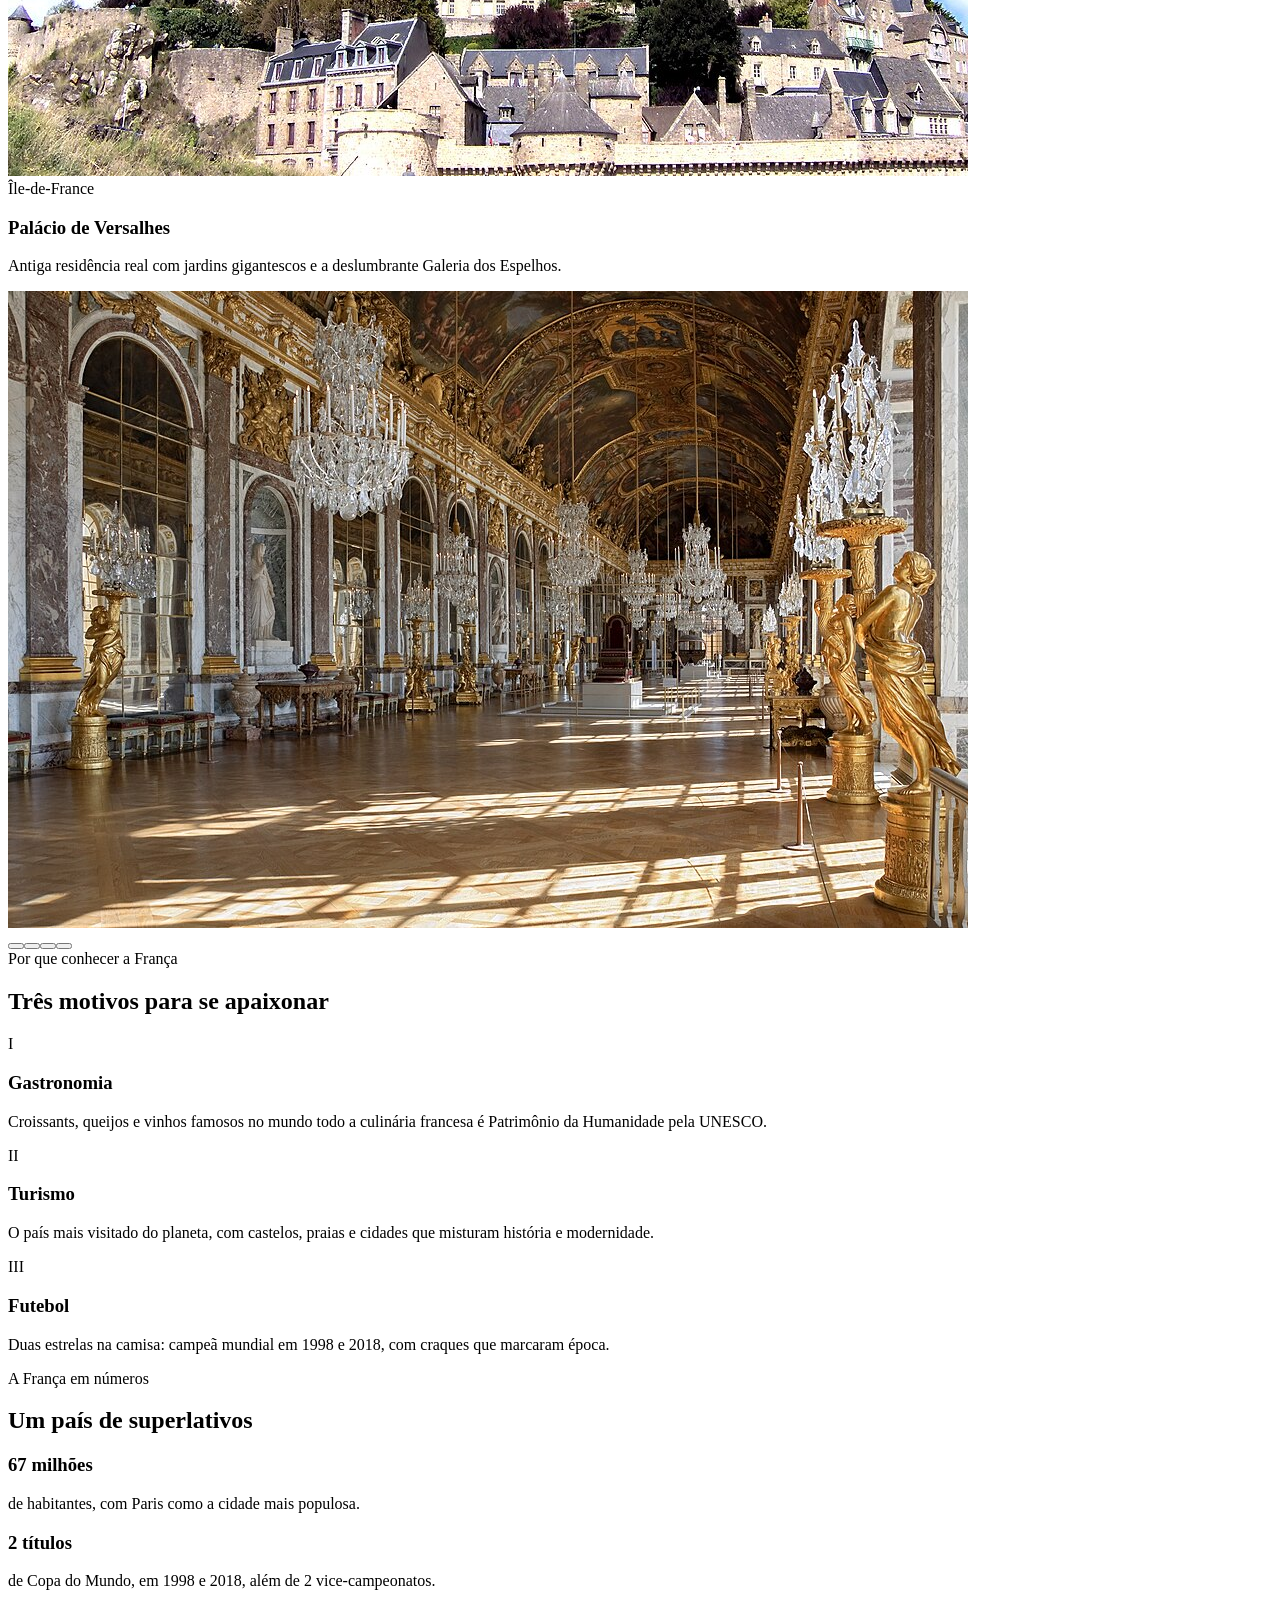
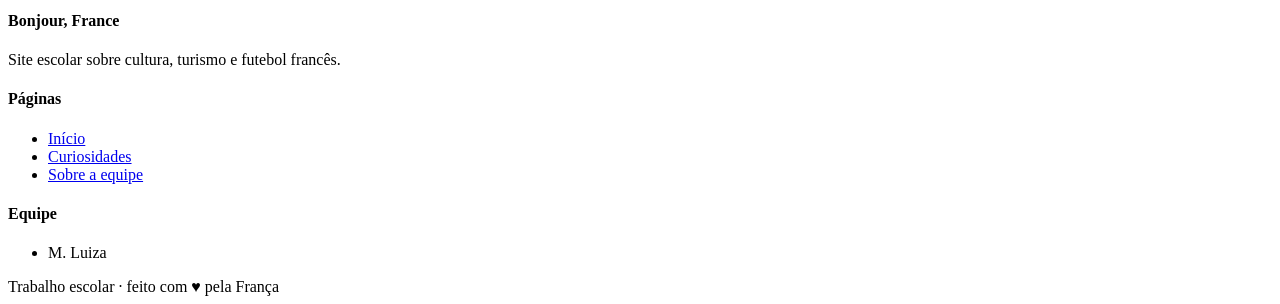
==== commit f1b66454: "Update index.html" ====
--- a/index.html
+++ b/index.html
@@ -124,7 +124,7 @@
       <div class="card">
         <span class="num">I</span>
         <h3>Gastronomia</h3>
-        <p>Croissants, queijos e vinhos famosos no mundo todo — a culinária francesa é Patrimônio da Humanidade pela UNESCO.</p>
+        <p>Croissants, queijos e vinhos famosos no mundo todo a culinária francesa é Patrimônio da Humanidade pela UNESCO.</p>
       </div>
       <div class="card">
         <span class="num">II</span>
